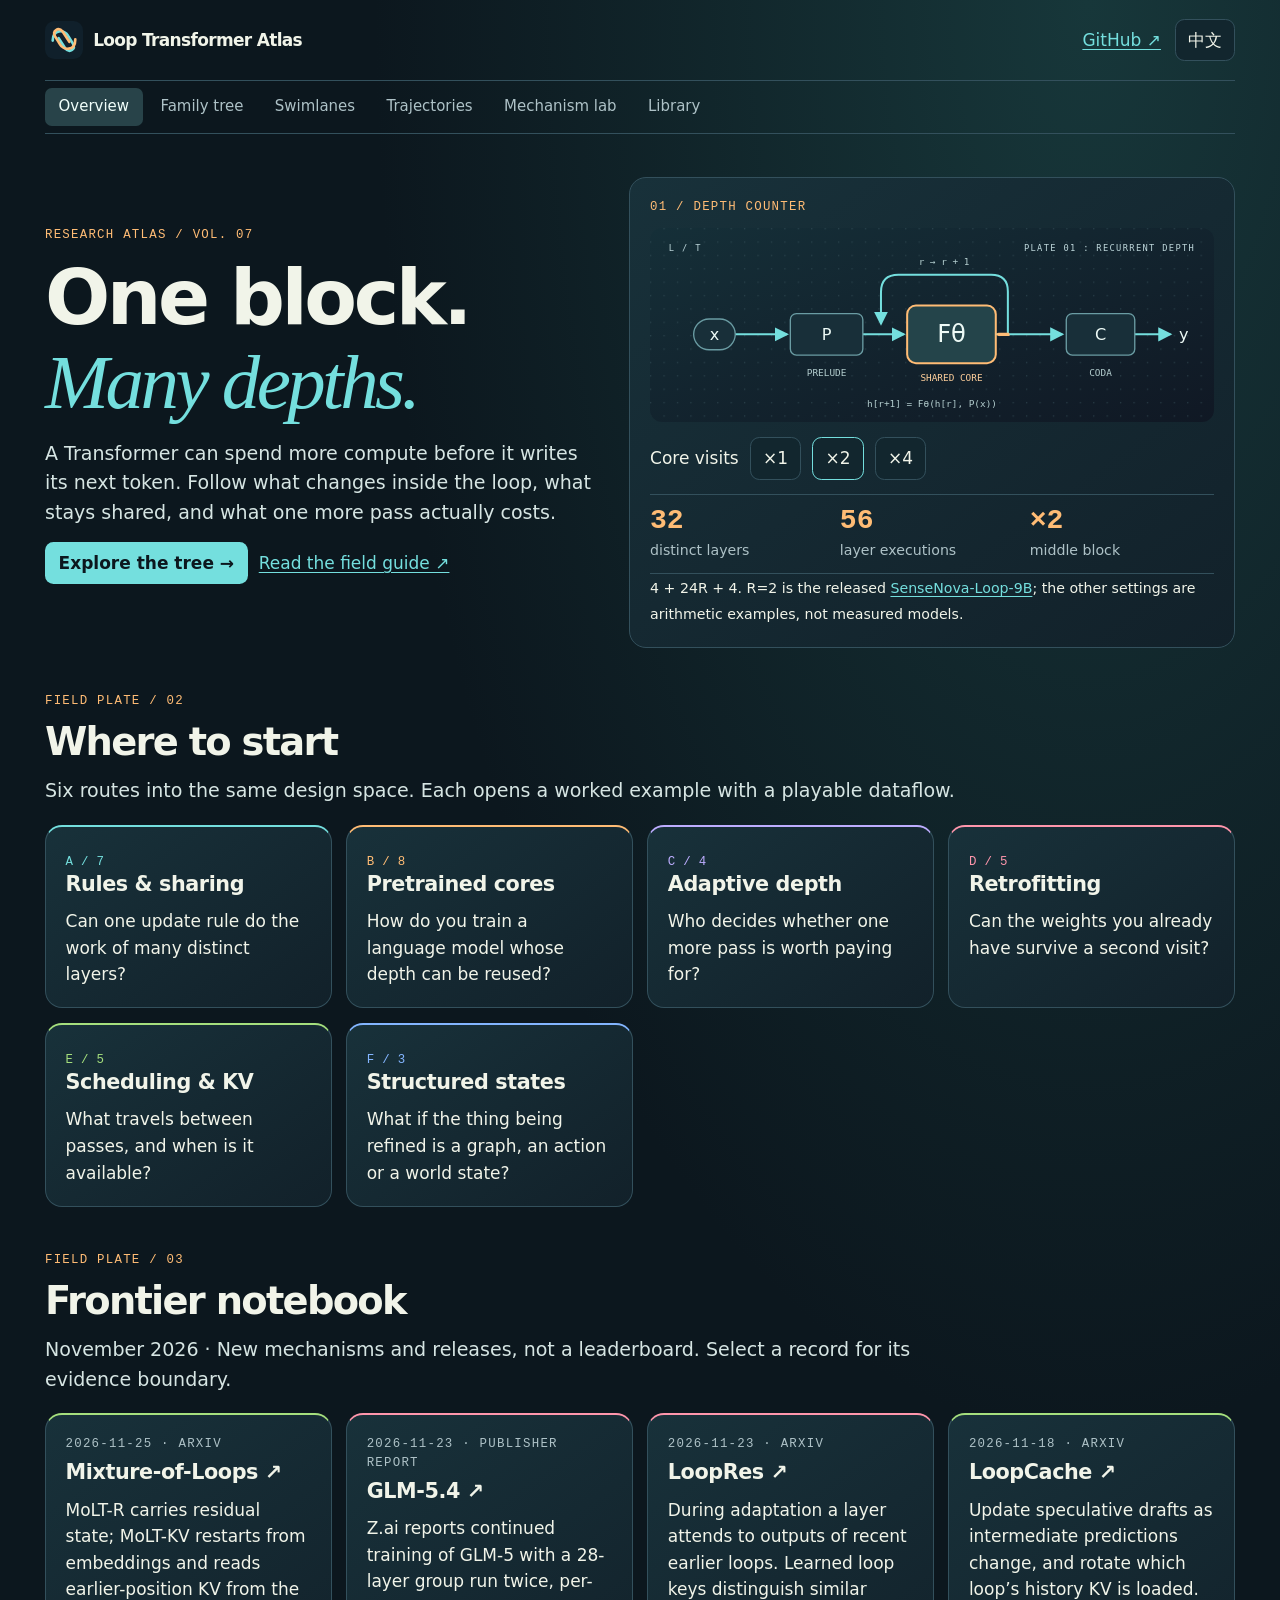
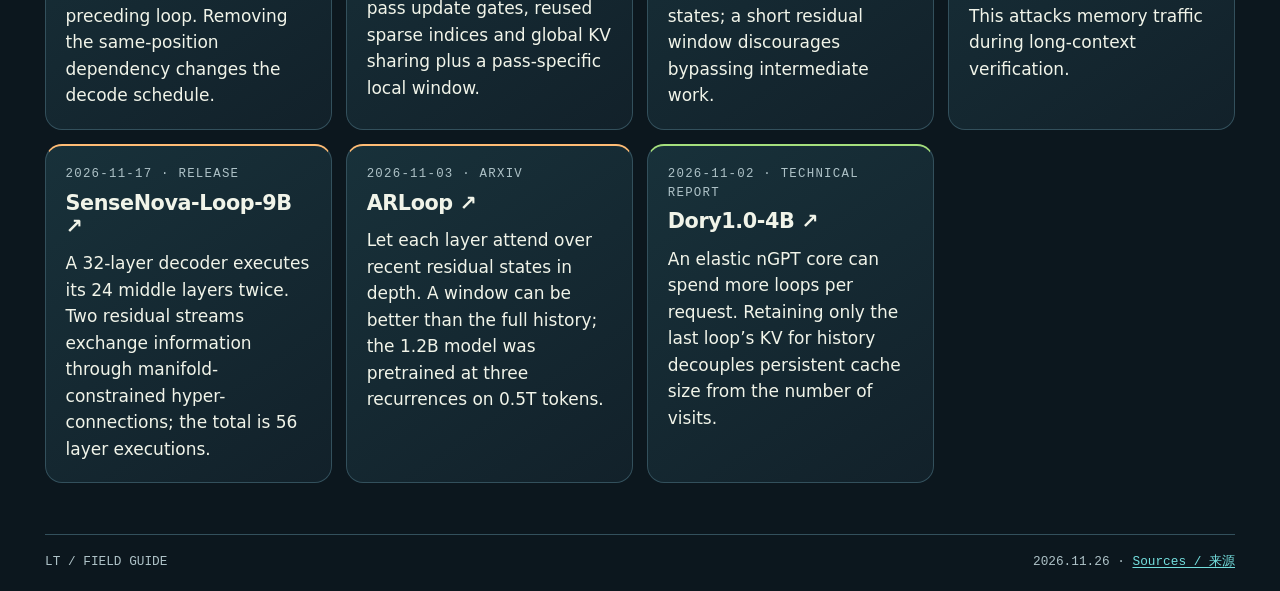
==== index.html @ ce126951 "Publish bilingual Loop Transformer research atlas Co-authored-by: Copilot <223556219+Copilot@users.n" ====
<!doctype html>
<html lang="en">
<head>
  <meta charset="utf-8"><meta name="viewport" content="width=device-width,initial-scale=1">
  <meta name="description" content="A bilingual field guide to recurrent-depth Transformers: inspect the shared state, the evidence and the cost of one more pass.">
  <meta name="theme-color" content="#0c171e"><title>Loop Transformer Atlas · Field Guide</title>
  <link rel="icon" href="assets/mark.svg"><link rel="stylesheet" href="assets/style.css">
</head>
<body>
  <a class="skip" href="#main">Skip to content / 跳到正文</a>
  <header><a class="brand" href="#overview"><img src="assets/mark.svg" alt="" width="38" height="38"> Loop Transformer Atlas</a><div><a href="https://github.com/hyfine/loop-transformer-atlas">GitHub ↗</a> <button id="language" type="button">中文</button></div></header>
  <nav id="nav" aria-label="Atlas chapters"></nav>
  <main id="main" tabindex="-1"><h1>Loop Transformer Atlas</h1><p>One set of weights, several rounds of computation. 同一组权重，多轮计算。</p><p><a href="https://github.com/hyfine/loop-transformer-atlas/blob/main/docs/guide.en.md">English field guide</a> · <a href="https://github.com/hyfine/loop-transformer-atlas/blob/main/docs/guide.zh.md">中文技术导读</a></p><noscript>The interactive charts require JavaScript. Both reading guides above work without it.</noscript></main>
  <footer><span>LT / FIELD GUIDE</span><span>2026.11.26 · <a href="https://github.com/hyfine/loop-transformer-atlas/blob/main/EVIDENCE.md">Sources / 来源</a></span></footer>
  <script type="module" src="assets/app.mjs"></script>
</body></html>
---- assets/style.css ----
:root{color-scheme:dark;--bg:#0c171e;--pane:#13242e;--ink:#f1f4e9;--dim:#aec2c7;--line:#33505c;--mint:#74dfde;--amber:#ffbc75;font:17px/1.56 system-ui,-apple-system,"PingFang SC",sans-serif}
*{box-sizing:border-box}body{margin:0;color:var(--ink);background:radial-gradient(ellipse at 85% 0,#17373a 0,transparent 42rem),var(--bg)}header,nav,main,footer{width:min(1190px,94vw);margin:auto}header,footer,.tools,.row{display:flex;align-items:center;gap:.65rem;flex-wrap:wrap}header,footer{justify-content:space-between;padding:1.1rem 0}header>div{display:flex;gap:.8rem;align-items:center}.brand{display:inline-flex;gap:.6rem;align-items:center;font-weight:800;letter-spacing:-.04em;color:var(--ink);text-decoration:none}
a{color:var(--mint);text-underline-offset:.19em}a:hover{color:#fff}button,select,input{font:inherit;color:var(--ink);background:#12262e;border:1px solid var(--line);border-radius:.55rem;padding:.42rem .72rem}button,select,input[type=range]{cursor:pointer}button:hover,button[aria-pressed=true],a:hover.card{border-color:var(--mint)}:focus-visible{outline:3px solid var(--amber);outline-offset:3px}.skip{position:absolute;left:-9999px}.skip:focus{left:1rem;top:.4rem;background:var(--bg);z-index:3}nav{display:flex;gap:.25rem;flex-wrap:wrap;border-block:1px solid var(--line);padding:.4rem 0}nav a{color:var(--dim);font-size:.88rem;padding:.44rem .8rem;text-decoration:none;border-radius:.4rem}nav a[aria-current=page]{background:#284349;color:#f1fffb}
main{min-height:70vh;padding:2.55rem 0 3rem}footer{border-top:1px solid var(--line);font: .75rem ui-monospace,monospace;color:var(--dim)}h1,h2,h3,p{margin:0 0 .75rem}h1,h2,h3{line-height:1.1;letter-spacing:-.045em}h1{font-size:clamp(2.8rem,6vw,5.6rem);max-width:17ch}h2{font-size:clamp(1.65rem,3vw,2.55rem)}h3{font-size:1.22rem;letter-spacing:-.02em}p{max-width:78ch}.lede{font-size:1.12rem;color:#d6e5e3}.eyebrow,.meta,.tag{font:.73rem/1.5 ui-monospace,SFMono-Regular,monospace;letter-spacing:.1em;text-transform:uppercase}.eyebrow{color:var(--amber);margin-bottom:.65rem}.meta,.hint{color:var(--dim)}.tag{letter-spacing:.025em;color:var(--accent,var(--mint))}em{font-family:Georgia,serif;color:var(--mint);font-weight:normal}section+section,.split+section{margin-top:2.6rem}
.split{display:grid;grid-template-columns:1fr 1.1fr;align-items:center;gap:2rem}.plate,.card,.inspector{border:1px solid var(--line);border-radius:1rem;background:linear-gradient(145deg,#18313a,#12212a);padding:1.15rem}.plate{overflow:hidden}.plate>img{width:100%;display:block}.tools{margin:.85rem 0}.tools label{display:flex;align-items:center;gap:.55rem;flex-wrap:wrap}.tools input[type=range]{accent-color:var(--mint);width:min(50vw,320px);padding:0}.primary{display:inline-block;text-decoration:none;background:var(--mint);color:var(--bg);font-weight:700;border-radius:.5rem;padding:.46rem .8rem}.primary:hover{color:var(--bg);background:#b8f9eb}.grid{display:grid;grid-template-columns:repeat(auto-fit,minmax(min(100%,280px),1fr));gap:.85rem}.card{display:block;text-decoration:none;color:var(--ink);border-top:2px solid var(--accent,var(--line))}.card p:last-child,.inspector p:last-child{margin:0}.card .meta{display:block;margin-bottom:.45rem}.numbers{display:grid;grid-template-columns:repeat(3,1fr);border-block:1px solid var(--line);padding:.6rem 0;margin-top:.75rem;gap:.3rem}.numbers b{font:600 1.65rem ui-monospace,monospace;color:var(--amber);display:block}.numbers small{color:var(--dim)}.inspector{margin:1rem 0;border-left:4px solid var(--accent,var(--mint))}.links{display:flex;gap:.7rem;flex-wrap:wrap}.links a{font-size:.9rem}.hint{font-size:.92rem}.chart{overflow-x:auto;overscroll-behavior-x:contain;scrollbar-color:var(--line) var(--bg)}.chart svg{width:100%;display:block;min-width:650px}.chart text{font-family:system-ui,sans-serif;fill:var(--ink)}.chart .small{font:12px ui-monospace,monospace;fill:var(--dim)}.chart [role=button]{cursor:pointer}.chart [role=button]:focus{outline:none}.chart [role=button]:focus .hit,.chart [role=button]:hover .hit{stroke:white;stroke-width:3px}.chart .active{stroke:var(--amber);stroke-width:3}.chart .reveal{animation:appear .35s ease-out}.running{stroke-dasharray:9 7;animation:flow 2s linear infinite}.legend{display:flex;gap:.65rem;flex-wrap:wrap;margin:.7rem 0}.legend span{font-size:.8rem;color:var(--dim)}.legend b{color:var(--accent)}.shelf{max-height:32rem;overflow:auto;padding:0;list-style:none}.shelf li{padding:.65rem .35rem;border-bottom:1px solid var(--line)}.readout{font-size:1.05rem;min-height:3.3em}.boxlink{display:inline-block;padding:.25rem 0}.sectionhead{margin-bottom:1.1rem}
@keyframes appear{from{opacity:.2}to{opacity:1}}@keyframes flow{to{stroke-dashoffset:-64}}@media(max-width:760px){:root{font-size:16px}.split{grid-template-columns:1fr;gap:1rem}nav a{padding:.35rem .53rem}main{padding-top:1.65rem}.plate,.inspector,.card{padding:.85rem}.brand{font-size:1rem}header>div{font-size:.84rem}.numbers b{font-size:1.35rem}}
@media(prefers-reduced-motion:reduce){*,*::before,*::after{animation:none!important;scroll-behavior:auto!important}}
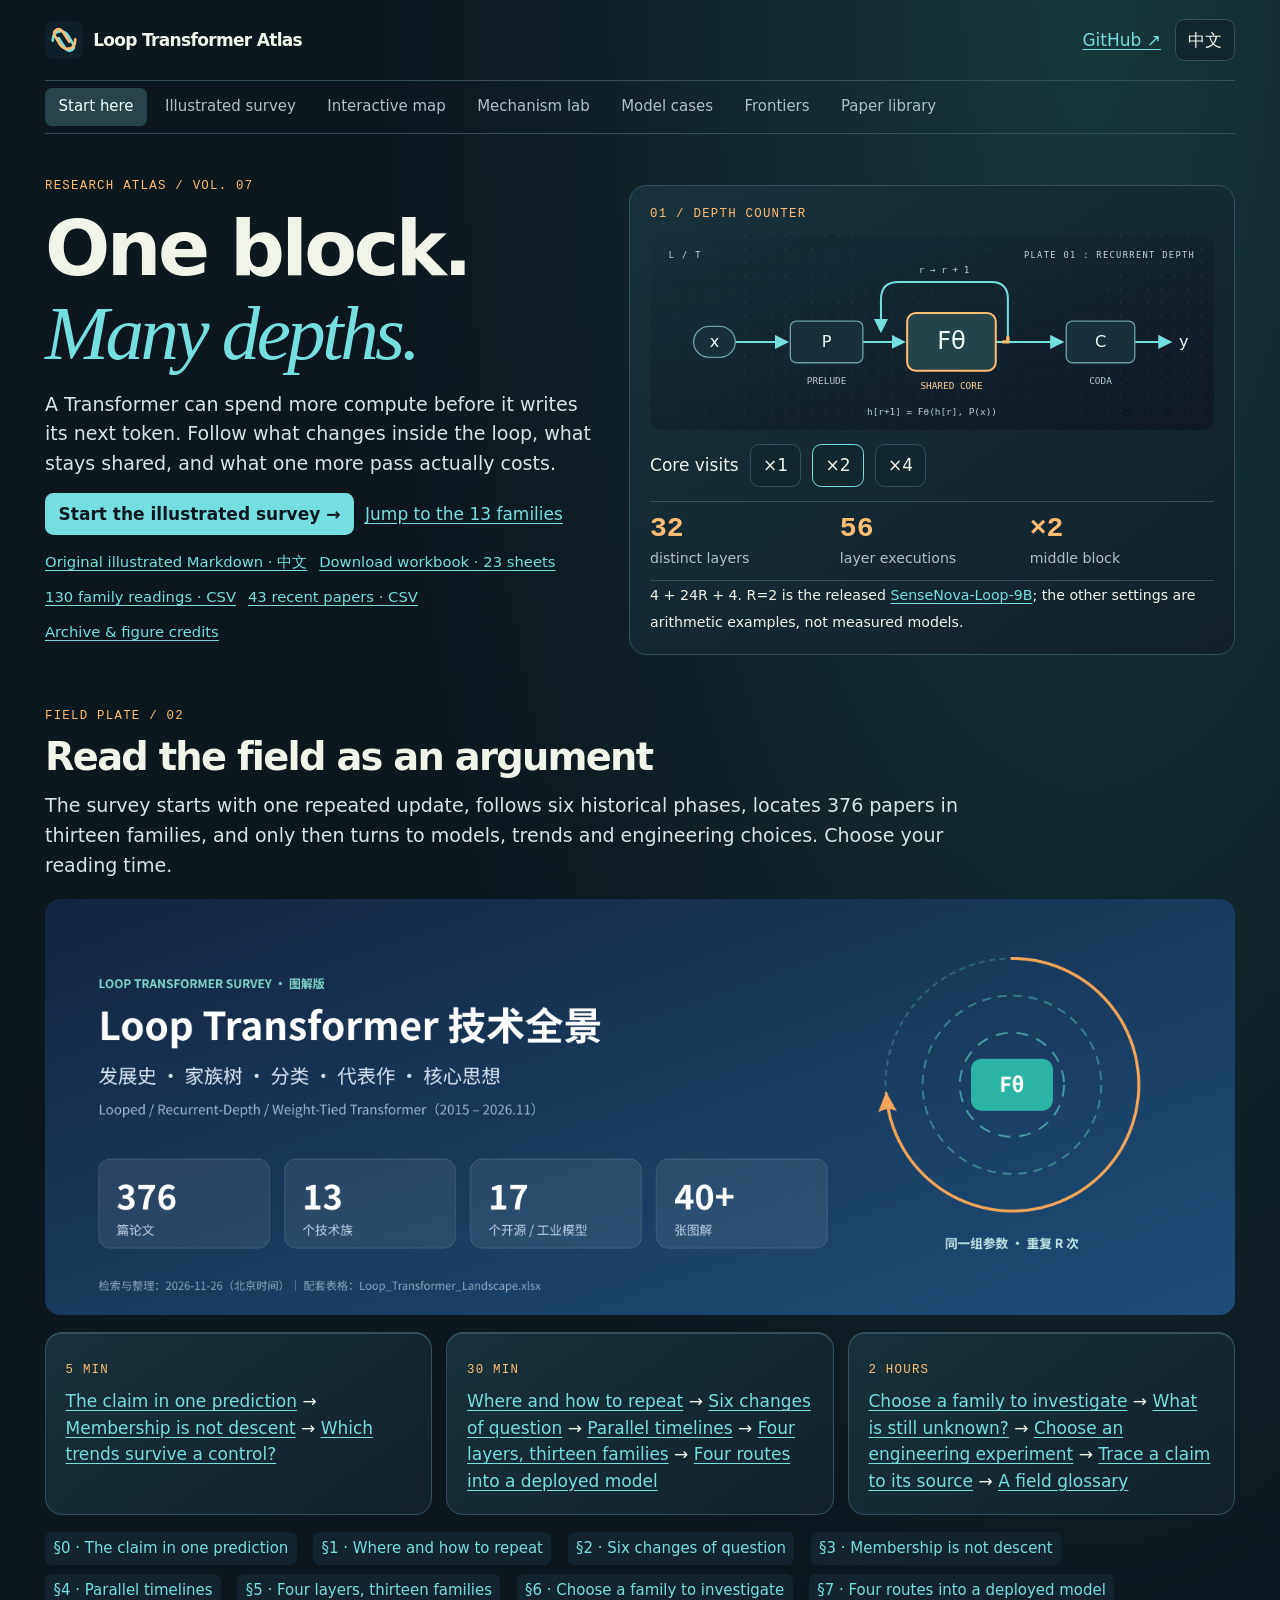
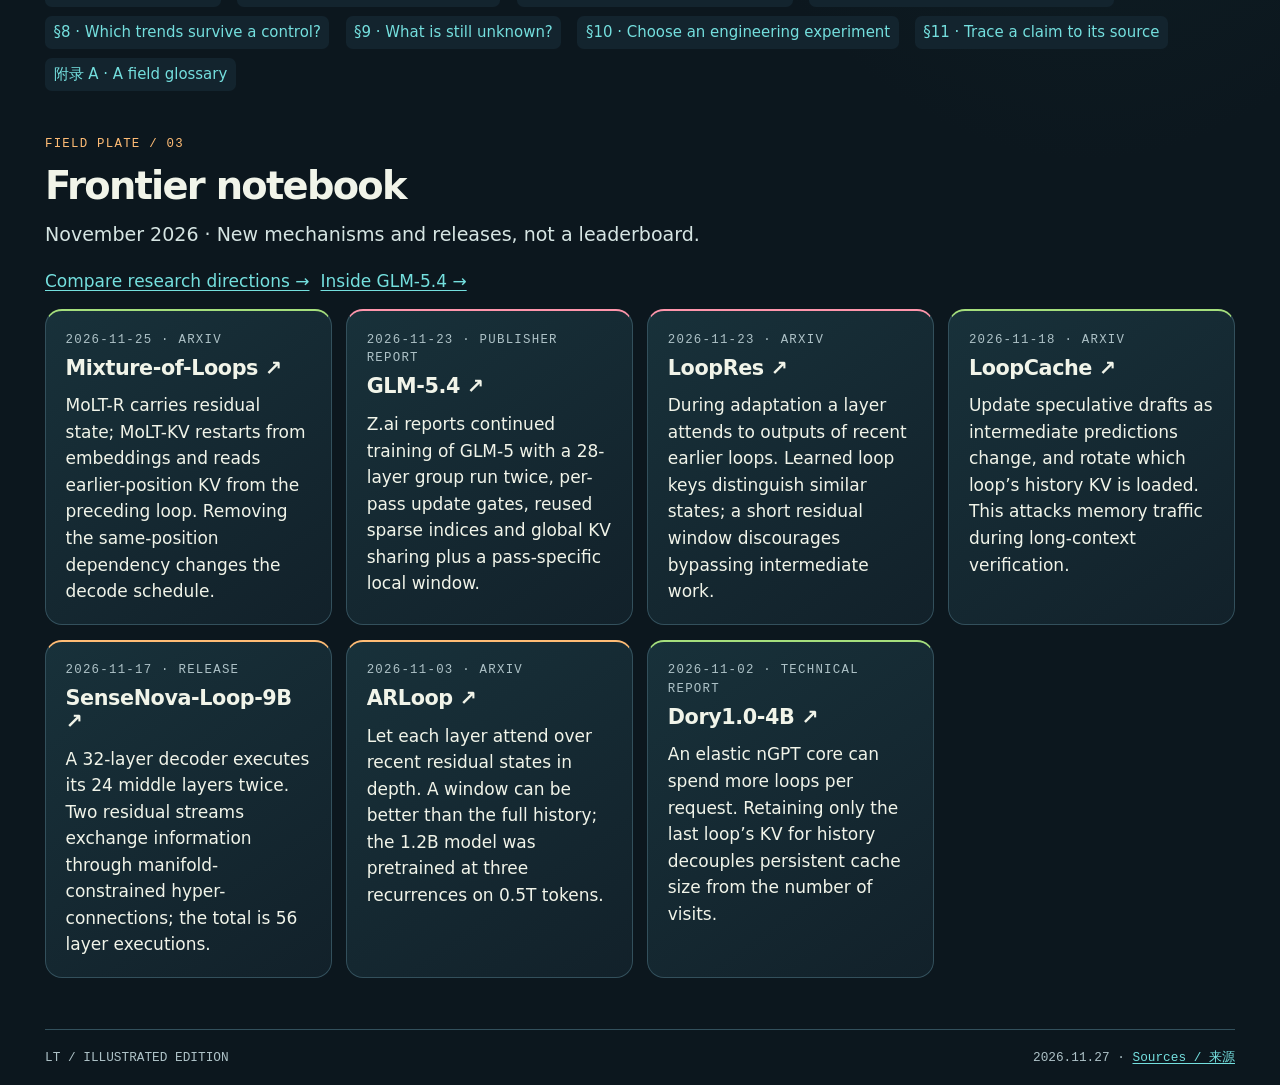
==== commit fe9e9408: "Rebuild the atlas around the illustrated survey and thirteen-family paper library Co-authored-by: Co" ====
--- a/index.html
+++ b/index.html
@@ -10,7 +10,7 @@
   <a class="skip" href="#main">Skip to content / 跳到正文</a>
   <header><a class="brand" href="#overview"><img src="assets/mark.svg" alt="" width="38" height="38"> Loop Transformer Atlas</a><div><a href="https://github.com/hyfine/loop-transformer-atlas">GitHub ↗</a> <button id="language" type="button">中文</button></div></header>
   <nav id="nav" aria-label="Atlas chapters"></nav>
-  <main id="main" tabindex="-1"><h1>Loop Transformer Atlas</h1><p>One set of weights, several rounds of computation. 同一组权重，多轮计算。</p><p><a href="https://github.com/hyfine/loop-transformer-atlas/blob/main/docs/guide.en.md">English field guide</a> · <a href="https://github.com/hyfine/loop-transformer-atlas/blob/main/docs/guide.zh.md">中文技术导读</a></p><noscript>The interactive charts require JavaScript. Both reading guides above work without it.</noscript></main>
-  <footer><span>LT / FIELD GUIDE</span><span>2026.11.26 · <a href="https://github.com/hyfine/loop-transformer-atlas/blob/main/EVIDENCE.md">Sources / 来源</a></span></footer>
+  <main id="main" tabindex="-1"><h1>Loop Transformer Atlas</h1><p>The illustrated survey: design, six phases, thirteen families and engineering decisions. 图解综述：从循环机制到工程选型。</p><p><a href="https://github.com/hyfine/loop-transformer-atlas/blob/main/survey/Loop_Transformer_Survey_zh_illustrated.md">中文图解原文</a> · <a href="survey/Loop_Transformer_Landscape.xlsx">Research workbook</a> · <a href="https://github.com/hyfine/loop-transformer-atlas/blob/main/docs/guide.en.md">English field guide</a></p><noscript>The interactive charts require JavaScript. The source files above do not.</noscript></main>
+  <footer><span>LT / ILLUSTRATED EDITION</span><span>2026.11.27 · <a href="https://github.com/hyfine/loop-transformer-atlas/blob/main/EVIDENCE.md">Sources / 来源</a></span></footer>
   <script type="module" src="assets/app.mjs"></script>
 </body></html>
--- a/assets/style.css
+++ b/assets/style.css
@@ -4,4 +4,47 @@
 main{min-height:70vh;padding:2.55rem 0 3rem}footer{border-top:1px solid var(--line);font: .75rem ui-monospace,monospace;color:var(--dim)}h1,h2,h3,p{margin:0 0 .75rem}h1,h2,h3{line-height:1.1;letter-spacing:-.045em}h1{font-size:clamp(2.8rem,6vw,5.6rem);max-width:17ch}h2{font-size:clamp(1.65rem,3vw,2.55rem)}h3{font-size:1.22rem;letter-spacing:-.02em}p{max-width:78ch}.lede{font-size:1.12rem;color:#d6e5e3}.eyebrow,.meta,.tag{font:.73rem/1.5 ui-monospace,SFMono-Regular,monospace;letter-spacing:.1em;text-transform:uppercase}.eyebrow{color:var(--amber);margin-bottom:.65rem}.meta,.hint{color:var(--dim)}.tag{letter-spacing:.025em;color:var(--accent,var(--mint))}em{font-family:Georgia,serif;color:var(--mint);font-weight:normal}section+section,.split+section{margin-top:2.6rem}
 .split{display:grid;grid-template-columns:1fr 1.1fr;align-items:center;gap:2rem}.plate,.card,.inspector{border:1px solid var(--line);border-radius:1rem;background:linear-gradient(145deg,#18313a,#12212a);padding:1.15rem}.plate{overflow:hidden}.plate>img{width:100%;display:block}.tools{margin:.85rem 0}.tools label{display:flex;align-items:center;gap:.55rem;flex-wrap:wrap}.tools input[type=range]{accent-color:var(--mint);width:min(50vw,320px);padding:0}.primary{display:inline-block;text-decoration:none;background:var(--mint);color:var(--bg);font-weight:700;border-radius:.5rem;padding:.46rem .8rem}.primary:hover{color:var(--bg);background:#b8f9eb}.grid{display:grid;grid-template-columns:repeat(auto-fit,minmax(min(100%,280px),1fr));gap:.85rem}.card{display:block;text-decoration:none;color:var(--ink);border-top:2px solid var(--accent,var(--line))}.card p:last-child,.inspector p:last-child{margin:0}.card .meta{display:block;margin-bottom:.45rem}.numbers{display:grid;grid-template-columns:repeat(3,1fr);border-block:1px solid var(--line);padding:.6rem 0;margin-top:.75rem;gap:.3rem}.numbers b{font:600 1.65rem ui-monospace,monospace;color:var(--amber);display:block}.numbers small{color:var(--dim)}.inspector{margin:1rem 0;border-left:4px solid var(--accent,var(--mint))}.links{display:flex;gap:.7rem;flex-wrap:wrap}.links a{font-size:.9rem}.hint{font-size:.92rem}.chart{overflow-x:auto;overscroll-behavior-x:contain;scrollbar-color:var(--line) var(--bg)}.chart svg{width:100%;display:block;min-width:650px}.chart text{font-family:system-ui,sans-serif;fill:var(--ink)}.chart .small{font:12px ui-monospace,monospace;fill:var(--dim)}.chart [role=button]{cursor:pointer}.chart [role=button]:focus{outline:none}.chart [role=button]:focus .hit,.chart [role=button]:hover .hit{stroke:white;stroke-width:3px}.chart .active{stroke:var(--amber);stroke-width:3}.chart .reveal{animation:appear .35s ease-out}.running{stroke-dasharray:9 7;animation:flow 2s linear infinite}.legend{display:flex;gap:.65rem;flex-wrap:wrap;margin:.7rem 0}.legend span{font-size:.8rem;color:var(--dim)}.legend b{color:var(--accent)}.shelf{max-height:32rem;overflow:auto;padding:0;list-style:none}.shelf li{padding:.65rem .35rem;border-bottom:1px solid var(--line)}.readout{font-size:1.05rem;min-height:3.3em}.boxlink{display:inline-block;padding:.25rem 0}.sectionhead{margin-bottom:1.1rem}
 @keyframes appear{from{opacity:.2}to{opacity:1}}@keyframes flow{to{stroke-dashoffset:-64}}@media(max-width:760px){:root{font-size:16px}.split{grid-template-columns:1fr;gap:1rem}nav a{padding:.35rem .53rem}main{padding-top:1.65rem}.plate,.inspector,.card{padding:.85rem}.brand{font-size:1rem}header>div{font-size:.84rem}.numbers b{font-size:1.35rem}}
+.tree-paper{background:#fbfdfd;border:1px solid #c3d6db;border-radius:.9rem;padding:.7rem .35rem;color-scheme:light}
+.tree-paper .chart{scrollbar-color:#8daeb6 #f0f6f7}
+.tree-paper .chart svg{min-width:0}
+[data-do=tree-fit]{display:none}
+@media(max-width:900px){.tree-paper:not(.fit) .chart svg{min-width:1040px}[data-do=tree-fit]{display:inline-block}}
+.tree-blue{--bark:#91bae6;--edge:#427db5;--leaf:#e0eefb;--pen:#184976}
+.tree-teal{--bark:#94d3d2;--edge:#328f91;--leaf:#dcf3ef;--pen:#125b60}
+.tree-stem{fill:none;stroke:var(--bark);stroke-linecap:round}
+.tree-trunk{stroke-width:18}.tree-arm{stroke-width:11}.tree-tip{fill:var(--bark)}
+.tree-twig,.tree-axis{fill:none;stroke:var(--edge);stroke-width:1.8}.tree-axis{stroke:#426b72}
+.tree-rule{fill:none;stroke:#aebec4;stroke-width:1.4;stroke-dasharray:8 6}.tree-pin{fill:var(--edge)}
+.tree-year-pill{fill:#f3f6f6;stroke:#9faeb1}.chart text.tree-year{fill:#455d63;font:600 12px ui-monospace,monospace}
+.tree-chip,.tree-heading{stroke:var(--edge);fill:var(--leaf)}.tree-heading{fill:#fff;stroke-opacity:.55}
+.chart text.tree-name,.chart text.tree-caption{fill:#142f40;font:600 13px system-ui,sans-serif}
+.chart text.tree-caption{fill:var(--pen);font-weight:700}.chart text.tree-group{fill:var(--pen);font:italic 600 22px Georgia,"Songti SC",serif}
+.chart text.tree-root-label{fill:#fff;font-weight:750;font-size:18px}
+.tree-paper .hit.chosen{fill:var(--pen);stroke:var(--pen);stroke-opacity:1}
+.tree-paper .chosen~text{fill:#fff}
+.tree-paper [role=button]:is(:focus,:hover) .hit{stroke:#102c3c;stroke-width:2.5px}
+.tree-paper.growing .tree-stem{stroke-dasharray:1;animation:tree-draw .75s ease-out both}
+.tree-paper.growing .tree-arm{animation-delay:.15s}.tree-paper.growing .tree-leaf{animation:appear .35s ease-out calc(.25s + var(--lag)) both}
+@keyframes tree-draw{from{stroke-dashoffset:1}to{stroke-dashoffset:0}}
+.switcher{display:flex;flex-wrap:wrap;gap:.35rem;border:1px solid var(--line);border-radius:.75rem;background:#0d1d25;padding:.3rem;margin:1.1rem 0;width:fit-content;max-width:100%}
+.switcher a{color:var(--dim);text-decoration:none;padding:.38rem .85rem;border-radius:.45rem;font-weight:600}
+.switcher a:hover,.switcher a[aria-current]{background:#234147;color:#eefbf8}.switcher a[aria-current]{box-shadow:inset 0 -2px var(--mint)}
+.route-key{border-left:3px solid var(--mint);background:var(--pane);padding:.6rem .9rem;border-radius:.25rem}
+.route-key summary{cursor:pointer;color:var(--mint);font-weight:650}.route-key dl{display:grid;grid-template-columns:minmax(11rem,auto) 1fr;gap:.7rem 1.1rem}.route-key dt,.route-key dd{margin:0}.route-key dd{color:var(--dim)}.route-key dd b{color:var(--ink)}
+.direction-grid,.case-grid{display:grid;grid-template-columns:repeat(2,minmax(0,1fr));gap:1rem}.direction,.case-grid>div{padding:1.15rem}.direction h4,.case-grid h4{margin:.9rem 0 .3rem;color:var(--amber)}.direction h3{font-size:1.5rem}.direction .links{margin-top:1rem}
+.dossier h2{margin-top:.38rem}.model-path{display:flex;flex-wrap:wrap;align-items:center;gap:.5rem;list-style:none;counter-reset:stage;padding:0;margin:1.2rem 0}.model-path li{counter-increment:stage;border:1px solid #517b7e;background:#19333a;border-radius:.5rem;padding:.55rem .8rem}.model-path li:before{content:counter(stage,decimal-leading-zero) " / ";font: .78rem ui-monospace,monospace;color:var(--mint)}
+.case-grid{gap:.55rem;margin-bottom:1rem}.case-grid>div{border:1px solid var(--line);border-radius:.65rem}.case-grid h4{margin-top:0}.case-grid p{margin-bottom:0}
+.dossier+section{margin-top:1.6rem}.compare-scroll{max-width:100%;overflow-x:auto}.comparison{width:100%;border-collapse:collapse}.comparison th,.comparison td{text-align:start;border-bottom:1px solid var(--line);padding:.6rem .7rem;font-size:.94rem}.comparison thead{color:var(--dim)}
+@media(max-width:760px){.direction-grid,.case-grid,.route-key dl{grid-template-columns:1fr}.route-key dd{margin-bottom:.5rem}.switcher a{padding:.35rem .6rem}.model-path li{font-size:.9rem}.comparison{min-width:640px}}
 @media(prefers-reduced-motion:reduce){*,*::before,*::after{animation:none!important;scroll-behavior:auto!important}}
+.source-links{margin:.8rem 0 1.15rem}.source-links a{font-size:.87rem}
+.story-strip,.chapter-ends{display:flex;flex-wrap:wrap;gap:.52rem .95rem;margin:1rem 0}.story-strip a{padding:.29rem .5rem;background:var(--pane);border-radius:.4rem;font-size:.88rem;text-decoration:none}
+.story-paths .card p{margin-top:.45rem}.family-layers{display:grid;grid-template-columns:repeat(auto-fit,minmax(min(100%,235px),1fr));gap:.65rem;margin:1rem 0}
+.family-layers>div{border:1px solid var(--line);border-radius:.6rem;padding:.85rem;background:var(--pane)}.family-layers .links{margin-top:.55rem;flex-direction:column;gap:.3rem;align-items:flex-start}
+.survey-figure{margin:.85rem 0}.survey-figure figure{margin:.55rem 0}.survey-figure img{display:block;width:100%;max-height:620px;object-fit:contain;background:#f5f9fa;border-radius:.5rem}
+.survey-figure figcaption{color:var(--dim);font-size:.9rem;margin:.5rem 0}.story-controls select,.survey-figure select{max-width:min(100%,80vw)}
+.survey-text{padding:.85rem;border:1px solid var(--line);border-radius:.6rem;margin:1.3rem 0;background:var(--pane);min-width:0}
+.survey-text summary{cursor:pointer;color:var(--mint);font-weight:650}.survey-text img{max-width:100%;height:auto}.survey-text h1,.survey-text h2,.survey-text h3{margin-top:1.5rem;font-size:1.55rem;max-width:none}
+.survey-text .compare-scroll{margin:.85rem 0}.survey-text table{font-size:.88rem;border-collapse:collapse;min-width:620px}.survey-text :is(th,td){min-width:7em;padding:.45rem;text-align:start;border:1px solid var(--line)}.survey-text td a{overflow-wrap:anywhere}
+.reading-papers{padding-inline-start:1.25rem}.reading-papers li{margin:.35rem 0}.reading-papers time{font-family:ui-monospace,monospace;color:var(--dim);font-size:.84rem}.chapter-ends{justify-content:space-between}
+.survey-cover{display:block;margin:.8rem 0 1rem}.survey-cover img{display:block;width:100%;border-radius:.9rem}
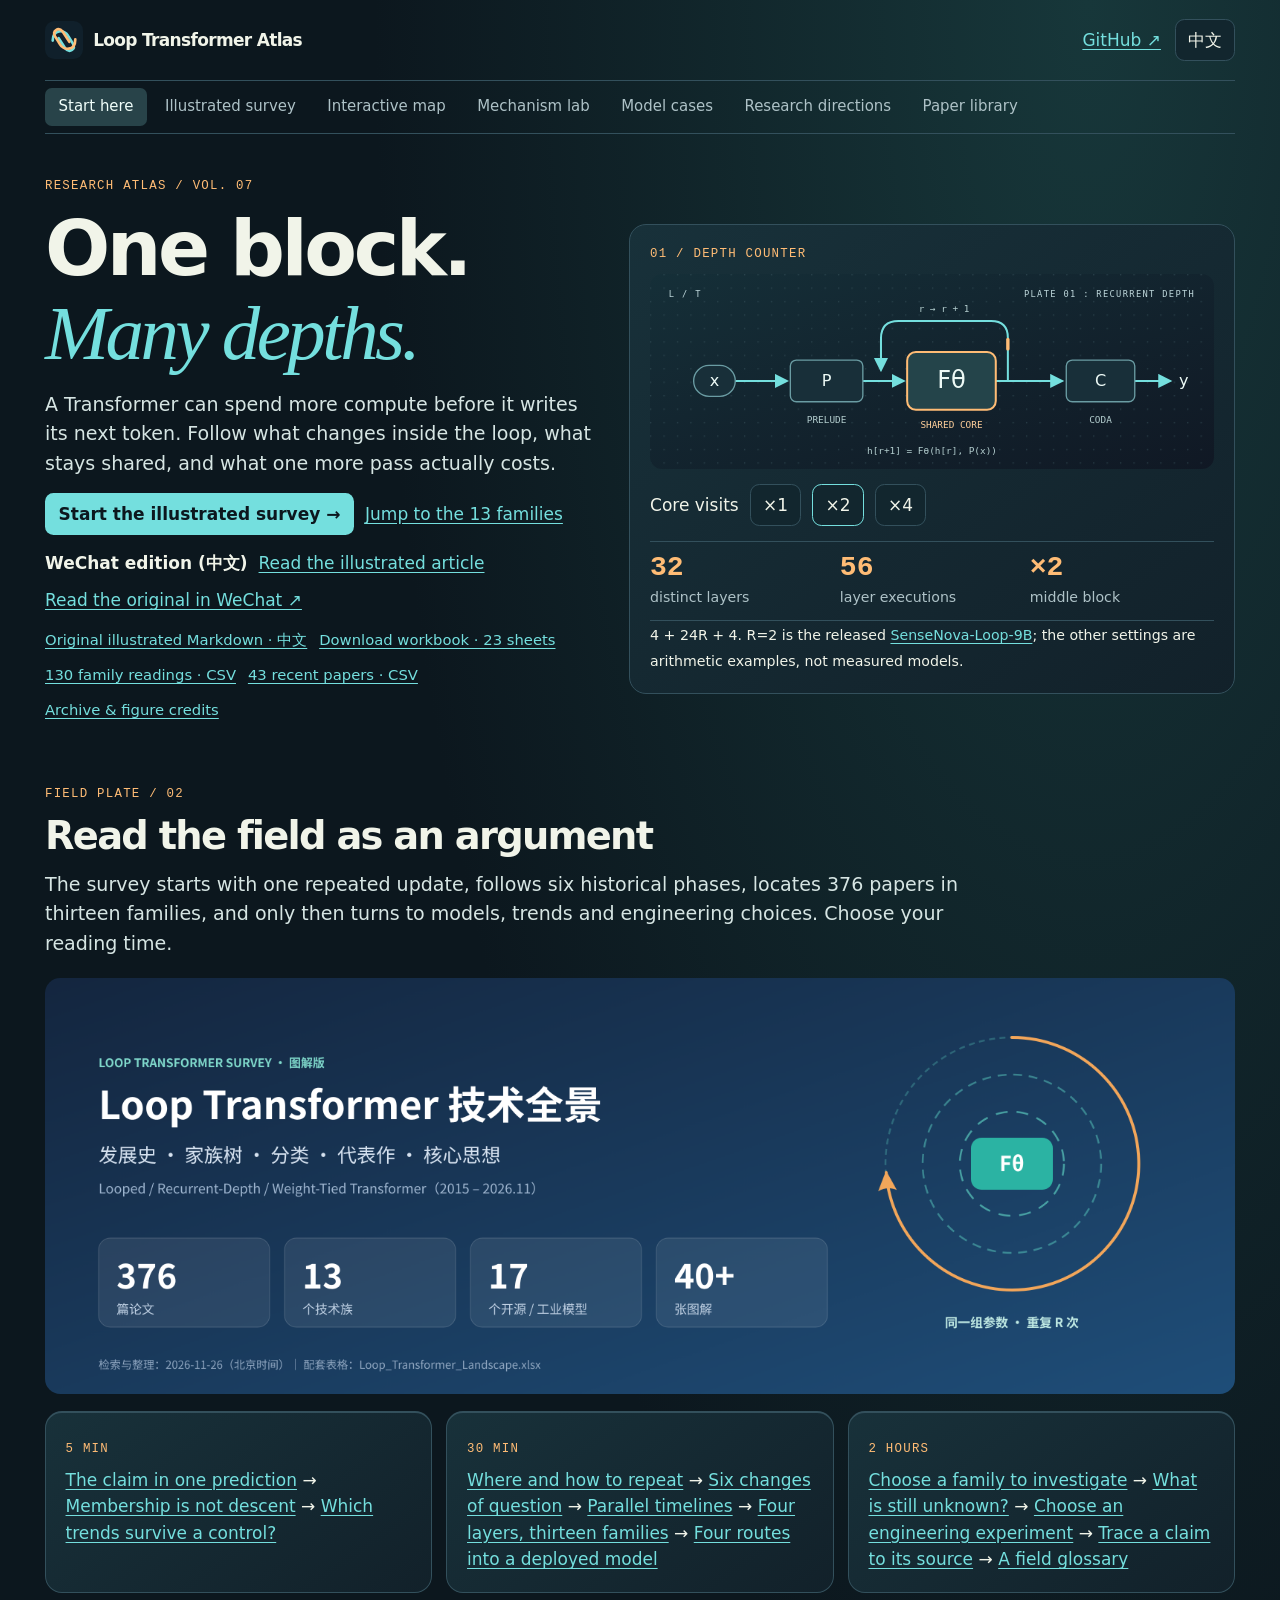
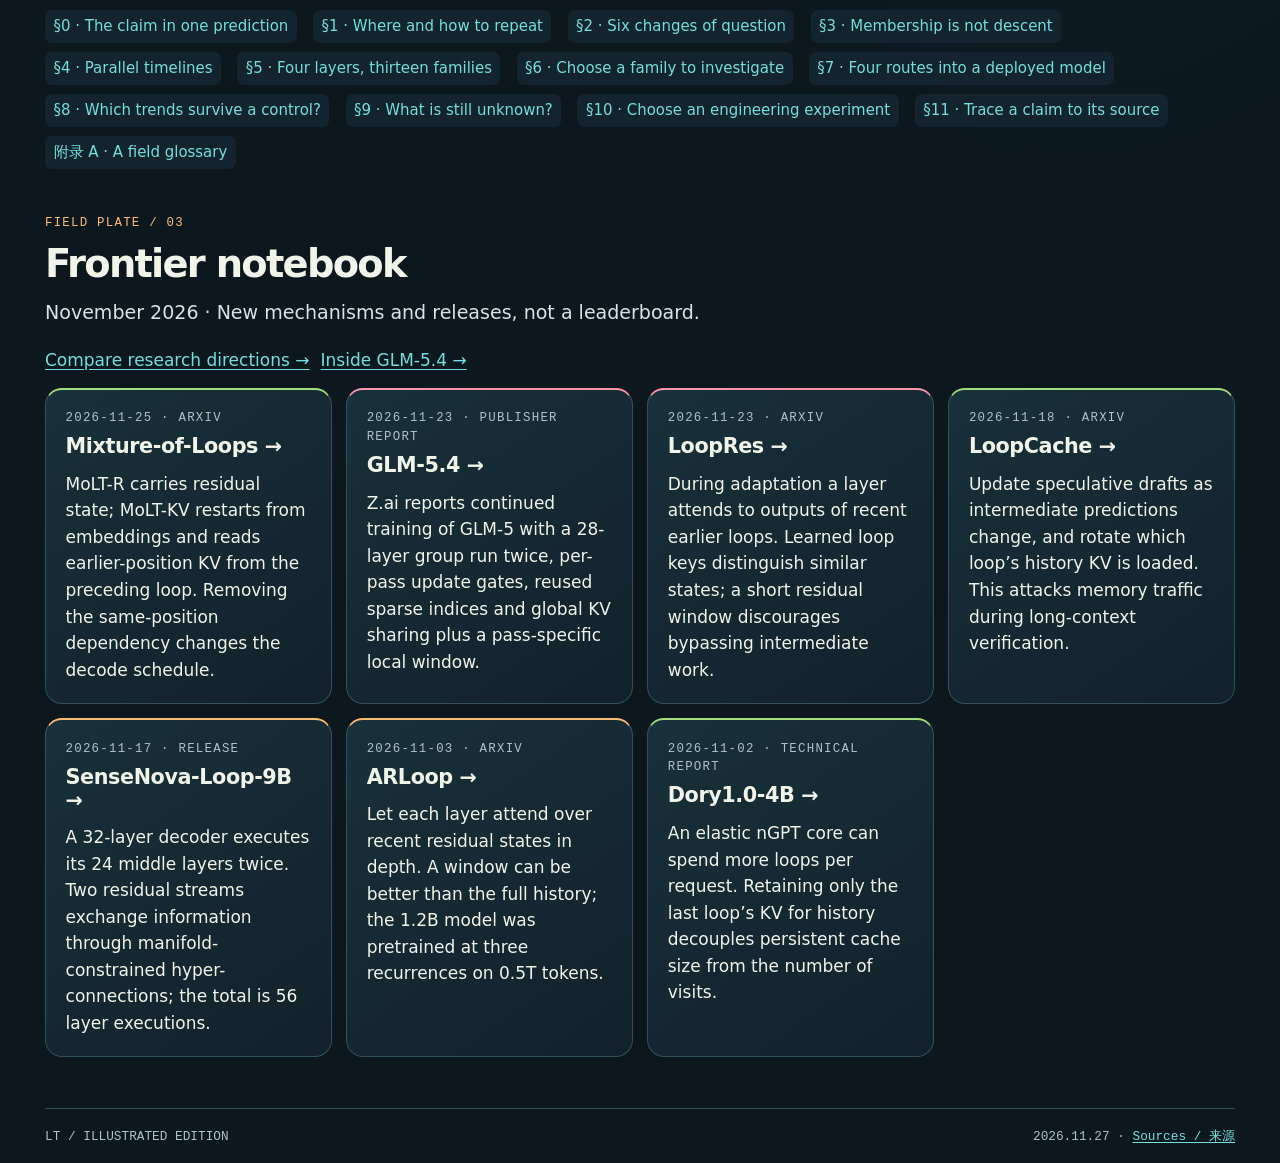
==== commit ea18afe5: "Publish the full illustrated WeChat edition and link it from both homepages Co-authored-by: Copilot " ====
--- a/index.html
+++ b/index.html
@@ -10,7 +10,7 @@
   <a class="skip" href="#main">Skip to content / 跳到正文</a>
   <header><a class="brand" href="#overview"><img src="assets/mark.svg" alt="" width="38" height="38"> Loop Transformer Atlas</a><div><a href="https://github.com/hyfine/loop-transformer-atlas">GitHub ↗</a> <button id="language" type="button">中文</button></div></header>
   <nav id="nav" aria-label="Atlas chapters"></nav>
-  <main id="main" tabindex="-1"><h1>Loop Transformer Atlas</h1><p>The illustrated survey: design, six phases, thirteen families and engineering decisions. 图解综述：从循环机制到工程选型。</p><p><a href="https://github.com/hyfine/loop-transformer-atlas/blob/main/survey/Loop_Transformer_Survey_zh_illustrated.md">中文图解原文</a> · <a href="survey/Loop_Transformer_Landscape.xlsx">Research workbook</a> · <a href="https://github.com/hyfine/loop-transformer-atlas/blob/main/docs/guide.en.md">English field guide</a></p><noscript>The interactive charts require JavaScript. The source files above do not.</noscript></main>
+  <main id="main" tabindex="-1"><h1>Loop Transformer Atlas</h1><p>The illustrated survey: design, six phases, thirteen families and engineering decisions. 图解综述：从循环机制到工程选型。</p><p><strong>WeChat edition / 微信公众号版：</strong><a href="wechat/公众号正文.html">点击阅览图文全文</a> · <a href="https://mp.weixin.qq.com/s/Poxa25iG-8ZYJcdpjBVsDg">在手机微信中阅读原文</a></p><p><a href="https://github.com/hyfine/loop-transformer-atlas/blob/main/survey/Loop_Transformer_Survey_zh_illustrated.md">中文图解原文</a> · <a href="survey/Loop_Transformer_Landscape.xlsx">Research workbook</a> · <a href="https://github.com/hyfine/loop-transformer-atlas/blob/main/docs/guide.en.md">English field guide</a></p><noscript>The interactive charts require JavaScript. The source files above do not.</noscript></main>
   <footer><span>LT / ILLUSTRATED EDITION</span><span>2026.11.27 · <a href="https://github.com/hyfine/loop-transformer-atlas/blob/main/EVIDENCE.md">Sources / 来源</a></span></footer>
   <script type="module" src="assets/app.mjs"></script>
 </body></html>
--- a/assets/style.css
+++ b/assets/style.css
@@ -43,6 +43,7 @@
 .family-layers>div{border:1px solid var(--line);border-radius:.6rem;padding:.85rem;background:var(--pane)}.family-layers .links{margin-top:.55rem;flex-direction:column;gap:.3rem;align-items:flex-start}
 .survey-figure{margin:.85rem 0}.survey-figure figure{margin:.55rem 0}.survey-figure img{display:block;width:100%;max-height:620px;object-fit:contain;background:#f5f9fa;border-radius:.5rem}
 .survey-figure figcaption{color:var(--dim);font-size:.9rem;margin:.5rem 0}.story-controls select,.survey-figure select{max-width:min(100%,80vw)}
+.case-figures figure+figure{margin-top:1.4rem}.case-figures figcaption strong{color:var(--ink)}.case-figures figcaption p{margin:.3rem 0}.case-figures figure>a{display:block;cursor:zoom-in}
 .survey-text{padding:.85rem;border:1px solid var(--line);border-radius:.6rem;margin:1.3rem 0;background:var(--pane);min-width:0}
 .survey-text summary{cursor:pointer;color:var(--mint);font-weight:650}.survey-text img{max-width:100%;height:auto}.survey-text h1,.survey-text h2,.survey-text h3{margin-top:1.5rem;font-size:1.55rem;max-width:none}
 .survey-text .compare-scroll{margin:.85rem 0}.survey-text table{font-size:.88rem;border-collapse:collapse;min-width:620px}.survey-text :is(th,td){min-width:7em;padding:.45rem;text-align:start;border:1px solid var(--line)}.survey-text td a{overflow-wrap:anywhere}
